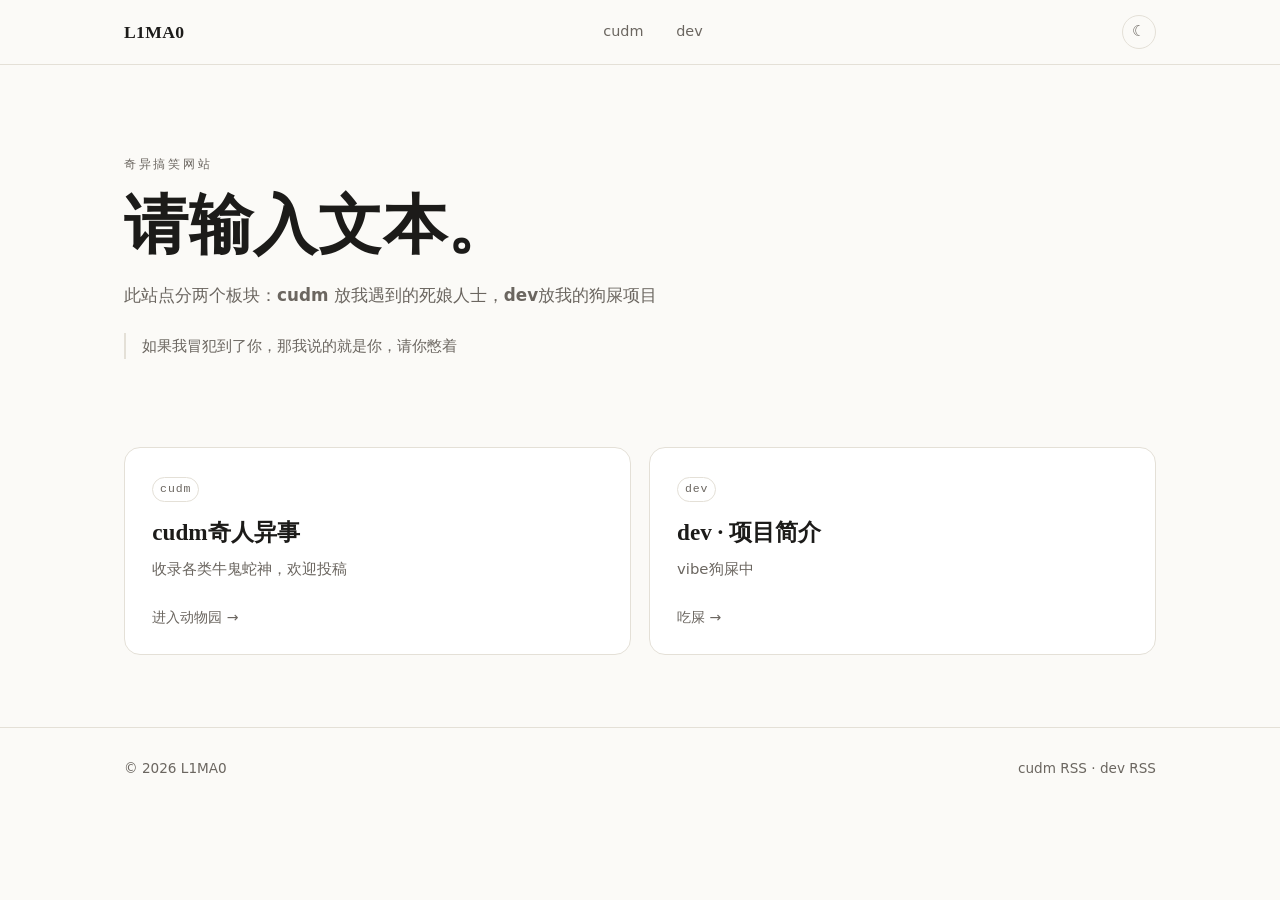
==== index.html @ 2c362ec8 "发布脚本支持弹窗输入说明；桌面加「推送」快捷方式" ====
<!DOCTYPE html>
<!-- saved from url=(0040)file:///D:/%E7%BD%91%E7%AB%99/index.html -->
<html lang="zh-CN" data-theme="light"><head><meta http-equiv="Content-Type" content="text/html; charset=UTF-8">
  
  <meta name="viewport" content="width=device-width, initial-scale=1">
  <title>L1MA0</title>
  <meta name="description" content="L1MA0 的个人主页：cudm 奇人异事与 dev 项目简介。">
  <meta name="author" content="L1MA0">
  <meta property="og:type" content="website">
  <meta property="og:title" content="L1MA0">
  <meta property="og:description" content="L1MA0 的个人主页：cudm 奇人异事与 dev 项目简介。">
  <link rel="icon" href="file:///D:/%E7%BD%91%E7%AB%99/assets/images/favicon-32.png" sizes="32x32" type="image/png">
  <link rel="icon" href="file:///D:/%E7%BD%91%E7%AB%99/assets/images/favicon-16.png" sizes="16x16" type="image/png">
  <link rel="shortcut icon" href="file:///D:/%E7%BD%91%E7%AB%99/assets/images/favicon.ico">
  <link rel="apple-touch-icon" href="file:///D:/%E7%BD%91%E7%AB%99/assets/images/apple-touch-icon.png">
  <link rel="stylesheet" href="./index_files/style.css">
  <link rel="stylesheet" href="./index_files/home.css">
  <script>
    (function () {
      try {
        var t = localStorage.getItem("theme");
        if (!t) {
          t = window.matchMedia("(prefers-color-scheme: dark)").matches ? "dark" : "light";
        }
        document.documentElement.setAttribute("data-theme", t);
      } catch (e) {}
    })();
  </script>
</head>
<body>

  <header class="site-header">
    <div class="shell header-inner">
      <a class="brand" href="file:///D:/%E7%BD%91%E7%AB%99/">L1MA0</a>
      <nav class="site-nav" aria-label="主导航">
        <ul>
          <li><a href="file:///D:/%E7%BD%91%E7%AB%99/cudm/">cudm</a></li>
          <li><a href="file:///D:/%E7%BD%91%E7%AB%99/dev/">dev</a></li>
        </ul>
      </nav>
      <button class="theme-toggle" type="button" aria-label="切换到深色模式" title="切换到深色模式（快捷键 T）">☾</button>
    </div>
  </header>

  <main class="shell">
    <section class="home-hero">
      <p class="home-eyebrow">奇异搞笑网站</p>
      <h1>请输入文本。</h1>

      <div class="site-counter">
        <img class="site-counter-img" src="./index_files/@L1MA0" alt="访问量" loading="lazy" referrerpolicy="no-referrer" data-fallback="https://hits.sh/politeelm.github.io/index.svg?label=%E6%B5%8F%E8%A7%88&amp;color=b0492b&amp;style=flat" onerror="var f=this.dataset.fallback;if(this.getAttribute('src')!==f){this.setAttribute('src',f)}else{this.parentNode.style.display='none'}">
      </div>
      <p class="home-intro">此站点分两个板块：<strong>cudm</strong> 放我遇到的死娘人士，<strong>dev</strong>放我的狗屎项目</p>
      <p class="home-note">如果我冒犯到了你，那我说的就是你，请你憋着</p>
    </section>

    <section class="boards" aria-label="板块">
      <a class="board" href="file:///D:/%E7%BD%91%E7%AB%99/cudm/">
        <span class="board-tag">cudm</span>
        <h2>cudm奇人异事</h2>
        <p>收录各类牛鬼蛇神，欢迎投稿</p>
        <span class="board-more">进入动物园 →</span>
      </a>

      <a class="board" href="file:///D:/%E7%BD%91%E7%AB%99/dev/">
        <span class="board-tag">dev</span>
        <h2>dev · 项目简介</h2>
        <p>vibe狗屎中</p>
        <span class="board-more">吃屎 →</span>
      </a>
    </section>
  </main>

  <footer class="site-footer">
    <div class="shell footer-inner">
      <span>© <span data-year="">2026</span> L1MA0</span>
      <span><a href="file:///D:/%E7%BD%91%E7%AB%99/cudm/feed.xml">cudm RSS</a> · <a href="file:///D:/%E7%BD%91%E7%AB%99/dev/feed.xml">dev RSS</a></span>
    </div>
  </footer>

  <script src="./index_files/main.js"></script>


</body></html>
---- index_files/style.css ----
/* ==========================================================================
   拾光小筑 —— 站点样式
   配色只改 :root 和 html[data-theme="dark"] 里的变量。
   ========================================================================== */

:root {
  --bg: #fbfaf7;
  --bg-soft: #f2f0ea;
  --card: #ffffff;
  --text: #1c1b19;
  --text-soft: #6b6660;
  --line: #e4e0d7;
  --accent: #b0492b;
  --accent-soft: #f0e2da;
  --shadow: 0 10px 30px rgba(28, 27, 25, 0.07);

  --radius: 16px;
  --shell: 68rem;
  --reading: 44rem;

  --font-sans: system-ui, -apple-system, "Segoe UI", "PingFang SC",
    "Hiragino Sans GB", "Microsoft YaHei", "Source Han Sans SC", sans-serif;
  --font-serif: Georgia, "Songti SC", "Noto Serif SC", "SimSun", serif;
  --font-mono: ui-monospace, SFMono-Regular, Consolas, "Liberation Mono",
    Menlo, monospace;
}

html[data-theme="dark"] {
  --bg: #131318;
  --bg-soft: #1c1c23;
  --card: #1a1a21;
  --text: #e9e6e1;
  --text-soft: #9a948c;
  --line: #2b2b34;
  --accent: #f0895f;
  --accent-soft: #33231d;
  --shadow: 0 10px 30px rgba(0, 0, 0, 0.35);
}

/* ============================ 基础 ============================ */

*,
*::before,
*::after {
  box-sizing: border-box;
}

html {
  -webkit-text-size-adjust: 100%;
  scroll-behavior: smooth;
}

body {
  margin: 0;
  background: var(--bg);
  color: var(--text);
  font-family: var(--font-sans);
  font-size: 17px;
  line-height: 1.75;
  -webkit-font-smoothing: antialiased;
  text-rendering: optimizeLegibility;
  transition: background-color 0.25s ease, color 0.25s ease;
}

img {
  max-width: 100%;
  height: auto;
  display: block;
}

a {
  color: inherit;
  text-decoration: none;
}

button {
  font: inherit;
}

::selection {
  background: var(--accent-soft);
  color: var(--text);
}

:focus-visible {
  outline: 2px solid var(--accent);
  outline-offset: 3px;
  border-radius: 4px;
}

.shell {
  width: 100%;
  max-width: var(--shell);
  margin: 0 auto;
  padding: 0 1.75rem;
}

/* 阅读进度条（页面最顶端那条细线） */
.progress {
  position: fixed;
  top: 0;
  left: 0;
  z-index: 60;
  width: 0;
  height: 2px;
  background: var(--accent);
  transition: width 0.08s linear;
}

/* ============================ 页头 ============================ */

.site-header {
  position: sticky;
  top: 0;
  z-index: 40;
  background: var(--bg);
  border-bottom: 1px solid var(--line);
}

.header-inner {
  display: flex;
  align-items: center;
  justify-content: space-between;
  gap: 1.5rem;
  min-height: 4rem;
}

.brand {
  font-family: var(--font-serif);
  font-size: 1.1rem;
  font-weight: 600;
  letter-spacing: 0.02em;
  white-space: nowrap;
}

.site-nav ul {
  display: flex;
  gap: 0.35rem;
  margin: 0;
  padding: 0;
  list-style: none;
}

.site-nav a {
  display: inline-block;
  padding: 0.35rem 0.85rem;
  font-size: 0.9rem;
  color: var(--text-soft);
  border-radius: 999px;
  transition: background-color 0.15s ease, color 0.15s ease;
}

.site-nav a:hover {
  color: var(--text);
  background: var(--bg-soft);
}

.site-nav a[aria-current="page"] {
  color: var(--text);
  background: var(--bg-soft);
}

.theme-toggle {
  width: 2.15rem;
  height: 2.15rem;
  display: grid;
  place-items: center;
  flex: none;
  font-size: 0.95rem;
  line-height: 1;
  color: var(--text-soft);
  background: transparent;
  border: 1px solid var(--line);
  border-radius: 999px;
  cursor: pointer;
  transition: background-color 0.15s ease, color 0.15s ease;
}

.theme-toggle:hover {
  background: var(--bg-soft);
  color: var(--text);
}

/* ============================ 首页 hero ============================ */

.hero {
  padding: clamp(2.5rem, 7vw, 4.5rem) 0 clamp(1.5rem, 4vw, 2.5rem);
}

.hero h1 {
  margin: 0 0 1rem;
  font-family: var(--font-serif);
  font-size: clamp(2rem, 5.5vw, 2.9rem);
  font-weight: 600;
  line-height: 1.28;
  letter-spacing: 0.01em;
}

.hero p {
  max-width: 36rem;
  margin: 0 0 1.5rem;
  font-size: 1.02rem;
  color: var(--text-soft);
}

.hero-links {
  display: flex;
  flex-wrap: wrap;
  gap: 0.6rem;
}

.hero-links a {
  padding: 0.35rem 0.9rem;
  font-size: 0.85rem;
  color: var(--text-soft);
  border: 1px solid var(--line);
  border-radius: 999px;
  transition: color 0.15s ease, border-color 0.15s ease, background-color 0.15s ease;
}

.hero-links a:hover {
  color: var(--accent);
  border-color: var(--accent);
}

/* ============================ 工具栏 ============================ */

.toolbar {
  display: flex;
  align-items: center;
  gap: 0.75rem;
  margin-bottom: 1rem;
}

.search {
  display: flex;
  align-items: center;
  flex: 1;
  gap: 0.5rem;
  padding: 0 1rem;
  height: 2.75rem;
  background: var(--card);
  border: 1px solid var(--line);
  border-radius: 999px;
  transition: border-color 0.15s ease, box-shadow 0.15s ease;
}

.search:focus-within {
  border-color: var(--accent);
  box-shadow: 0 0 0 3px var(--accent-soft);
}

.search-icon {
  font-size: 1.15rem;
  line-height: 1;
  color: var(--text-soft);
}

.search input {
  flex: 1;
  min-width: 0;
  padding: 0;
  font: inherit;
  font-size: 0.95rem;
  color: var(--text);
  background: none;
  border: 0;
  outline: none;
}

.search input::placeholder {
  color: var(--text-soft);
  opacity: 0.8;
}

.search input::-webkit-search-cancel-button {
  cursor: pointer;
}

.sort-btn {
  flex: none;
  height: 2.75rem;
  padding: 0 1.1rem;
  font-size: 0.85rem;
  color: var(--text-soft);
  white-space: nowrap;
  background: transparent;
  border: 1px solid var(--line);
  border-radius: 999px;
  cursor: pointer;
  transition: color 0.15s ease, border-color 0.15s ease, background-color 0.15s ease;
}

.sort-btn:hover {
  color: var(--text);
  background: var(--bg-soft);
  border-color: var(--text-soft);
}

/* ============================ 标签筛选 ============================ */

.chips {
  display: flex;
  flex-wrap: wrap;
  gap: 0.5rem;
  margin-bottom: 1.4rem;
}

.chip {
  display: inline-flex;
  align-items: center;
  gap: 0.35rem;
  padding: 0.3rem 0.85rem;
  font-size: 0.85rem;
  color: var(--text-soft);
  background: transparent;
  border: 1px solid var(--line);
  border-radius: 999px;
  transition: color 0.15s ease, border-color 0.15s ease, background-color 0.15s ease;
}

.chip:hover {
  color: var(--accent);
  border-color: var(--accent);
}

.chip.is-active {
  color: #fff;
  background: var(--accent);
  border-color: var(--accent);
}

html[data-theme="dark"] .chip.is-active {
  color: #1a1a21;
}

.chip-count {
  font-size: 0.72rem;
  opacity: 0.65;
}

/* ============================ 结果区 ============================ */

.result-meta {
  display: flex;
  flex-wrap: wrap;
  align-items: center;
  margin: 0 0 1.1rem;
  font-size: 0.85rem;
  color: var(--text-soft);
}

.result-meta > span + span::before {
  content: "·";
  margin: 0 0.5rem;
  opacity: 0.55;
}


.view-count {
  display: inline-flex;
  align-items: center;
  line-height: 1;
}

.view-count img {
  height: 1.05rem;
  width: auto;
  border-radius: 3px;
  opacity: 0.9;
}

/* 板块页返回主页的品牌链接 */
.brand-back {
  font-size: 1rem;
  letter-spacing: 0;
}

@media (max-width: 480px) {
  .brand-back {
    font-size: 0.92rem;
  }
}

.cards {
  display: grid;
  grid-template-columns: repeat(auto-fill, minmax(23rem, 1fr));
  gap: 1.1rem;
}

.card {
  display: flex;
  flex-direction: column;
  padding: 1.4rem 1.5rem;
  background: var(--card);
  border: 1px solid var(--line);
  border-radius: var(--radius);
  transition: transform 0.18s ease, box-shadow 0.18s ease, border-color 0.18s ease;
}

.card:hover {
  transform: translateY(-3px);
  border-color: var(--accent);
  box-shadow: var(--shadow);
}

.card-top {
  display: flex;
  align-items: baseline;
  justify-content: space-between;
  gap: 1rem;
  font-size: 0.78rem;
  color: var(--text-soft);
}

.card-top time {
  font-family: var(--font-mono);
  letter-spacing: 0.01em;
}

.card-title {
  margin: 0.55rem 0 0.5rem;
  font-family: var(--font-serif);
  font-size: 1.2rem;
  font-weight: 600;
  line-height: 1.45;
  transition: color 0.15s ease;
}

.card:hover .card-title {
  color: var(--accent);
}

.card-summary {
  margin: 0;
  font-size: 0.92rem;
  line-height: 1.68;
  color: var(--text-soft);
  display: -webkit-box;
  -webkit-line-clamp: 3;
  -webkit-box-orient: vertical;
  overflow: hidden;
}

.card-foot {
  display: flex;
  align-items: center;
  justify-content: space-between;
  gap: 1rem;
  margin-top: auto;
  padding-top: 1.1rem;
}

.card-tags {
  display: flex;
  flex-wrap: wrap;
  gap: 0.35rem;
}

.tag {
  padding: 0.08em 0.6em;
  font-size: 0.72rem;
  letter-spacing: 0.03em;
  color: var(--text-soft);
  border: 1px solid var(--line);
  border-radius: 999px;
}

.card-more {
  flex: none;
  font-size: 0.82rem;
  color: var(--text-soft);
  transition: color 0.15s ease, transform 0.15s ease;
}

.card:hover .card-more {
  color: var(--accent);
  transform: translateX(2px);
}

/* ============================ 分页 ============================ */

.pager {
  display: flex;
  flex-wrap: wrap;
  align-items: center;
  justify-content: center;
  gap: 0.4rem;
  margin-top: 2.4rem;
}

.pg {
  display: inline-flex;
  align-items: center;
  justify-content: center;
  min-width: 2.4rem;
  height: 2.4rem;
  padding: 0 0.85rem;
  font-size: 0.88rem;
  color: var(--text-soft);
  background: var(--card);
  border: 1px solid var(--line);
  border-radius: 10px;
  transition: color 0.15s ease, border-color 0.15s ease, background-color 0.15s ease;
}

.pg:hover {
  color: var(--accent);
  border-color: var(--accent);
}

.pg.is-current {
  color: #fff;
  background: var(--accent);
  border-color: var(--accent);
}

html[data-theme="dark"] .pg.is-current {
  color: #1a1a21;
}

.pg.is-disabled {
  color: var(--text-soft);
  background: transparent;
  border-style: dashed;
  opacity: 0.45;
  cursor: default;
}

.pg-gap {
  border: 0;
  background: none;
}

/* ============================ 空状态 / 404 ============================ */

.empty {
  padding: 3.5rem 1rem;
  text-align: center;
  color: var(--text-soft);
  border: 1px dashed var(--line);
  border-radius: var(--radius);
}

.empty p {
  margin: 0 0 1.2rem;
}

.empty-title {
  font-family: var(--font-serif);
  font-size: 1.15rem;
  color: var(--text);
}

.empty-hint {
  font-size: 0.9rem;
  margin-top: -0.6rem !important;
}

.btn {
  display: inline-block;
  padding: 0.55rem 1.2rem;
  font-size: 0.9rem;
  color: var(--text);
  background: var(--bg-soft);
  border: 1px solid var(--line);
  border-radius: 999px;
  transition: color 0.15s ease, border-color 0.15s ease;
}

.btn:hover {
  color: var(--accent);
  border-color: var(--accent);
}

.not-found {
  padding: clamp(3rem, 12vw, 6rem) 0;
  text-align: center;
}

.not-found .code {
  display: block;
  margin-bottom: 0.75rem;
  font-family: var(--font-serif);
  font-size: clamp(3.5rem, 16vw, 6rem);
  line-height: 1;
  color: var(--accent);
  opacity: 0.85;
}

/* ============================ 文章页 ============================ */

.post {
  max-width: var(--reading);
  margin: 0 auto;
  padding: clamp(2rem, 5vw, 3.5rem) 0 0;
}

.back {
  display: inline-block;
  margin-bottom: 1.6rem;
  font-size: 0.87rem;
  color: var(--text-soft);
  transition: color 0.15s ease;
}

.back:hover {
  color: var(--accent);
}

.post-header {
  margin-bottom: 2.4rem;
  padding-bottom: 1.8rem;
  border-bottom: 1px solid var(--line);
}

.post-meta {
  display: flex;
  flex-wrap: wrap;
  align-items: center;
  gap: 0.6rem;
  font-size: 0.84rem;
  color: var(--text-soft);
}

.post-meta > * + *::before {
  content: "·";
  margin-right: 0.5rem;
  opacity: 0.55;
}

.post-title {
  margin: 0.75rem 0 1rem;
  font-family: var(--font-serif);
  font-size: clamp(1.75rem, 5vw, 2.4rem);
  font-weight: 600;
  line-height: 1.32;
}

.post-lead {
  margin: 0;
  font-size: 1.02rem;
  line-height: 1.75;
  color: var(--text-soft);
}

.chips-post {
  margin: 1.3rem 0 0;
}

.post-foot {
  display: flex;
  justify-content: space-between;
  gap: 1.25rem;
  margin-top: 3.2rem;
  padding-top: 1.6rem;
  border-top: 1px solid var(--line);
}

.foot-link {
  display: flex;
  flex-direction: column;
  gap: 0.2rem;
  max-width: 46%;
  font-size: 0.92rem;
  color: var(--text);
  transition: color 0.15s ease;
}

.foot-link span {
  font-size: 0.76rem;
  color: var(--text-soft);
}

.foot-link:hover {
  color: var(--accent);
}

.foot-link.is-right {
  margin-left: auto;
  text-align: right;
  align-items: flex-end;
}

/* ============================ 正文排版 ============================ */

.prose {
  font-size: 1.02rem;
  line-height: 1.95;
}

.prose p {
  margin: 0 0 1.4em;
}

.prose h2 {
  margin: 2.5em 0 0.85em;
  font-family: var(--font-serif);
  font-size: 1.4rem;
  font-weight: 600;
  line-height: 1.45;
}

.prose h3 {
  margin: 2em 0 0.7em;
  font-size: 1.1rem;
  font-weight: 600;
  line-height: 1.5;
}

.prose a {
  color: var(--accent);
  text-decoration: underline;
  text-decoration-thickness: 1px;
  text-underline-offset: 3px;
}

.prose ul,
.prose ol {
  margin: 0 0 1.4em;
  padding-left: 1.35em;
}

.prose li {
  margin: 0.4em 0;
}

.prose blockquote {
  margin: 1.9em 0;
  padding: 0.9em 1.2em;
  background: var(--bg-soft);
  border-left: 2px solid var(--accent);
  border-radius: 0 10px 10px 0;
  color: var(--text-soft);
}

.prose blockquote p:last-child {
  margin-bottom: 0;
}

.prose code {
  padding: 0.15em 0.4em;
  font-family: var(--font-mono);
  font-size: 0.88em;
  background: var(--bg-soft);
  border-radius: 4px;
}

.prose pre {
  margin: 1.7em 0;
  padding: 1rem 1.15rem;
  overflow-x: auto;
  font-size: 0.86rem;
  line-height: 1.65;
  background: var(--bg-soft);
  border: 1px solid var(--line);
  border-radius: 10px;
}

.prose pre code {
  padding: 0;
  font-size: inherit;
  background: none;
}

.prose hr {
  margin: 2.8em 0;
  border: 0;
  border-top: 1px solid var(--line);
}

.prose img {
  margin: 1.6em auto;
  border-radius: 10px;
  max-height: 72vh;
  object-fit: contain;
  cursor: zoom-in;
}

.prose figure {
  margin: 2em 0;
}

.prose figure img {
  margin: 0 auto;
}

.prose figcaption {
  margin-top: 0.7em;
  font-size: 0.84rem;
  line-height: 1.6;
  text-align: center;
  color: var(--text-soft);
}

/* ============================ 图片放大（灯箱） ============================ */

.lightbox {
  position: fixed;
  inset: 0;
  z-index: 100;
  display: flex;
  align-items: center;
  justify-content: center;
  padding: 4vw;
  background: rgba(10, 10, 12, 0.9);
  opacity: 0;
  pointer-events: none;
  transition: opacity 0.2s ease;
}

.lightbox.is-open {
  opacity: 1;
  pointer-events: auto;
}

.lightbox img {
  max-width: 100%;
  max-height: 100%;
  border-radius: 6px;
  box-shadow: 0 24px 60px rgba(0, 0, 0, 0.55);
  cursor: zoom-out;
}

.lightbox-close {
  position: absolute;
  top: 1rem;
  right: 1rem;
  width: 2.6rem;
  height: 2.6rem;
  display: grid;
  place-items: center;
  padding: 0;
  font-size: 1.5rem;
  line-height: 1;
  color: #fff;
  background: rgba(255, 255, 255, 0.08);
  border: 1px solid rgba(255, 255, 255, 0.3);
  border-radius: 999px;
  cursor: pointer;
  transition: background-color 0.15s ease;
}

.lightbox-close:hover {
  background: rgba(255, 255, 255, 0.2);
}

.prose table {
  width: 100%;
  margin: 1.6em 0;
  border-collapse: collapse;
  font-size: 0.92rem;
}

.prose .mail-row {
  margin: 1.2em 0 1.6em;
}

.prose .btn {
  text-decoration: none;
  font-family: var(--font-mono);
  font-size: 0.88rem;
  letter-spacing: 0.01em;
}

.prose th,
.prose td {
  padding: 0.6em 0.8em;
  text-align: left;
  border-bottom: 1px solid var(--line);
}

/* ============================ 标签页 / 关于页 ============================ */

.page {
  max-width: var(--reading);
  margin: 0 auto;
  padding: clamp(2rem, 6vw, 3.5rem) 0 0;
}

.page-title {
  margin: 0 0 0.7rem;
  font-family: var(--font-serif);
  font-size: clamp(1.8rem, 5vw, 2.3rem);
  font-weight: 600;
  line-height: 1.3;
}

.page-sub {
  margin: 0 0 2rem;
  color: var(--text-soft);
}

.tag-cloud {
  display: flex;
  flex-wrap: wrap;
  gap: 0.65rem;
}

.tag-pill {
  display: inline-flex;
  align-items: center;
  gap: 0.5rem;
  padding: 0.5rem 1rem;
  font-size: 0.92rem;
  color: var(--text);
  background: var(--card);
  border: 1px solid var(--line);
  border-radius: 999px;
  transition: color 0.15s ease, border-color 0.15s ease, transform 0.15s ease;
}

.tag-pill:hover {
  color: var(--accent);
  border-color: var(--accent);
  transform: translateY(-2px);
}

.tag-pill-count {
  padding: 0 0.45rem;
  font-size: 0.74rem;
  color: var(--text-soft);
  background: var(--bg-soft);
  border-radius: 999px;
}

/* ============================ 回到顶部 ============================ */

.to-top {
  position: fixed;
  right: 1.5rem;
  bottom: 1.5rem;
  z-index: 30;
  width: 2.6rem;
  height: 2.6rem;
  display: grid;
  place-items: center;
  font-size: 1rem;
  color: var(--text-soft);
  background: var(--card);
  border: 1px solid var(--line);
  border-radius: 999px;
  cursor: pointer;
  opacity: 0;
  pointer-events: none;
  transform: translateY(8px);
  transition: opacity 0.2s ease, transform 0.2s ease, color 0.15s ease,
    border-color 0.15s ease;
}

.to-top.is-visible {
  opacity: 1;
  pointer-events: auto;
  transform: translateY(0);
}

.to-top:hover {
  color: var(--accent);
  border-color: var(--accent);
}

/* ============================ 页脚 ============================ */

.site-footer {
  margin-top: clamp(3rem, 7vw, 4.5rem);
  padding: 1.8rem 0 2.6rem;
  font-size: 0.85rem;
  color: var(--text-soft);
  border-top: 1px solid var(--line);
}

.footer-inner {
  display: flex;
  flex-wrap: wrap;
  justify-content: space-between;
  gap: 0.8rem;
}

.footer-inner a {
  transition: color 0.15s ease;
}

.footer-inner a:hover {
  color: var(--accent);
}

/* ============================ 视图切换动画 ============================ */

#app > * {
  animation: view-in 0.32s ease both;
}

@keyframes view-in {
  from {
    opacity: 0;
    transform: translateY(6px);
  }
  to {
    opacity: 1;
    transform: none;
  }
}

/* ============================ 响应式 ============================ */

@media (max-width: 720px) {
  body {
    font-size: 16px;
  }

  .shell {
    padding: 0 1.15rem;
  }

  .header-inner {
    gap: 0.75rem;
  }

  .brand {
    font-size: 1rem;
  }

  .site-nav ul {
    gap: 0.1rem;
  }

  .site-nav a {
    padding: 0.35rem 0.6rem;
    font-size: 0.85rem;
  }

  .toolbar {
    flex-wrap: wrap;
  }

  .search {
    flex-basis: 100%;
  }

  .sort-btn {
    height: 2.4rem;
  }

  .cards {
    grid-template-columns: 1fr;
  }

  .card {
    padding: 1.2rem 1.25rem;
  }

  .pg.pg-arrow {
    padding: 0 0.7rem;
    font-size: 0.82rem;
  }

  .post-foot {
    flex-direction: column;
    gap: 0.9rem;
  }

  .foot-link,
  .foot-link.is-right {
    max-width: 100%;
    text-align: left;
    align-items: flex-start;
    margin-left: 0;
  }
}

@media (prefers-reduced-motion: reduce) {
  html {
    scroll-behavior: auto;
  }

  *,
  *::before,
  *::after {
    animation-duration: 0.001ms !important;
    transition-duration: 0.001ms !important;
  }
}

/* ============================ 访问量徽章 ============================ */

.site-counter {
  display: flex;
  justify-content: center;
  align-items: center;
  margin: 0.2rem 0 1.6rem;
}

.site-counter-img {
  height: clamp(2.4rem, 5vw, 3rem);
  width: auto;
  border-radius: 5px;
  opacity: 0.95;
}

@media (max-width: 560px) {
  .site-counter-img {
    height: 2.2rem;
  }
}
---- index_files/home.css ----
/* 主页专用样式（复用 style.css 的配色变量和页头页脚） */

.home-hero {
  padding: clamp(3rem, 9vw, 5.5rem) 0 clamp(1.5rem, 4vw, 2.5rem);
}

.home-eyebrow {
  margin: 0 0 0.9rem;
  font-size: 0.78rem;
  letter-spacing: 0.22em;
  text-transform: uppercase;
  color: var(--text-soft);
}

.home-hero h1 {
  margin: 0 0 1.1rem;
  font-family: var(--font-serif);
  font-size: clamp(2.6rem, 8vw, 4rem);
  font-weight: 600;
  line-height: 1.15;
  letter-spacing: 0.01em;
}

.home-intro {
  max-width: 34rem;
  margin: 0 0 1.4rem;
  font-size: 1.05rem;
  line-height: 1.8;
  color: var(--text-soft);
}

.home-note {
  max-width: 34rem;
  margin: 0;
  padding-left: 1rem;
  font-size: 0.92rem;
  color: var(--text-soft);
  border-left: 2px solid var(--line);
}

/* ---------------------------- 板块入口 ---------------------------- */

.boards {
  display: grid;
  grid-template-columns: repeat(auto-fit, minmax(19rem, 1fr));
  gap: 1.1rem;
  margin: clamp(2rem, 5vw, 3rem) 0 clamp(2rem, 5vw, 3rem);
}

.board {
  position: relative;
  display: flex;
  flex-direction: column;
  padding: 1.8rem 1.7rem 1.5rem;
  background: var(--card);
  border: 1px solid var(--line);
  border-radius: var(--radius);
  transition: transform 0.18s ease, box-shadow 0.18s ease, border-color 0.18s ease;
}

.board:hover {
  transform: translateY(-3px);
  border-color: var(--accent);
  box-shadow: var(--shadow);
}

.board-tag {
  align-self: flex-start;
  margin-bottom: 0.9rem;
  padding: 0.15em 0.6em;
  font-family: var(--font-mono);
  font-size: 0.72rem;
  letter-spacing: 0.08em;
  color: var(--text-soft);
  border: 1px solid var(--line);
  border-radius: 999px;
}

.board h2 {
  margin: 0 0 0.6rem;
  font-family: var(--font-serif);
  font-size: 1.45rem;
  font-weight: 600;
  line-height: 1.35;
  transition: color 0.15s ease;
}

.board:hover h2 {
  color: var(--accent);
}

.board p {
  margin: 0 0 1.4rem;
  font-size: 0.93rem;
  line-height: 1.7;
  color: var(--text-soft);
}

.board-more {
  margin-top: auto;
  font-size: 0.88rem;
  color: var(--text-soft);
  transition: color 0.15s ease, transform 0.15s ease;
}

.board:hover .board-more {
  color: var(--accent);
  transform: translateX(2px);
}

@media (max-width: 560px) {
  .board {
    padding: 1.5rem 1.3rem 1.3rem;
  }
}
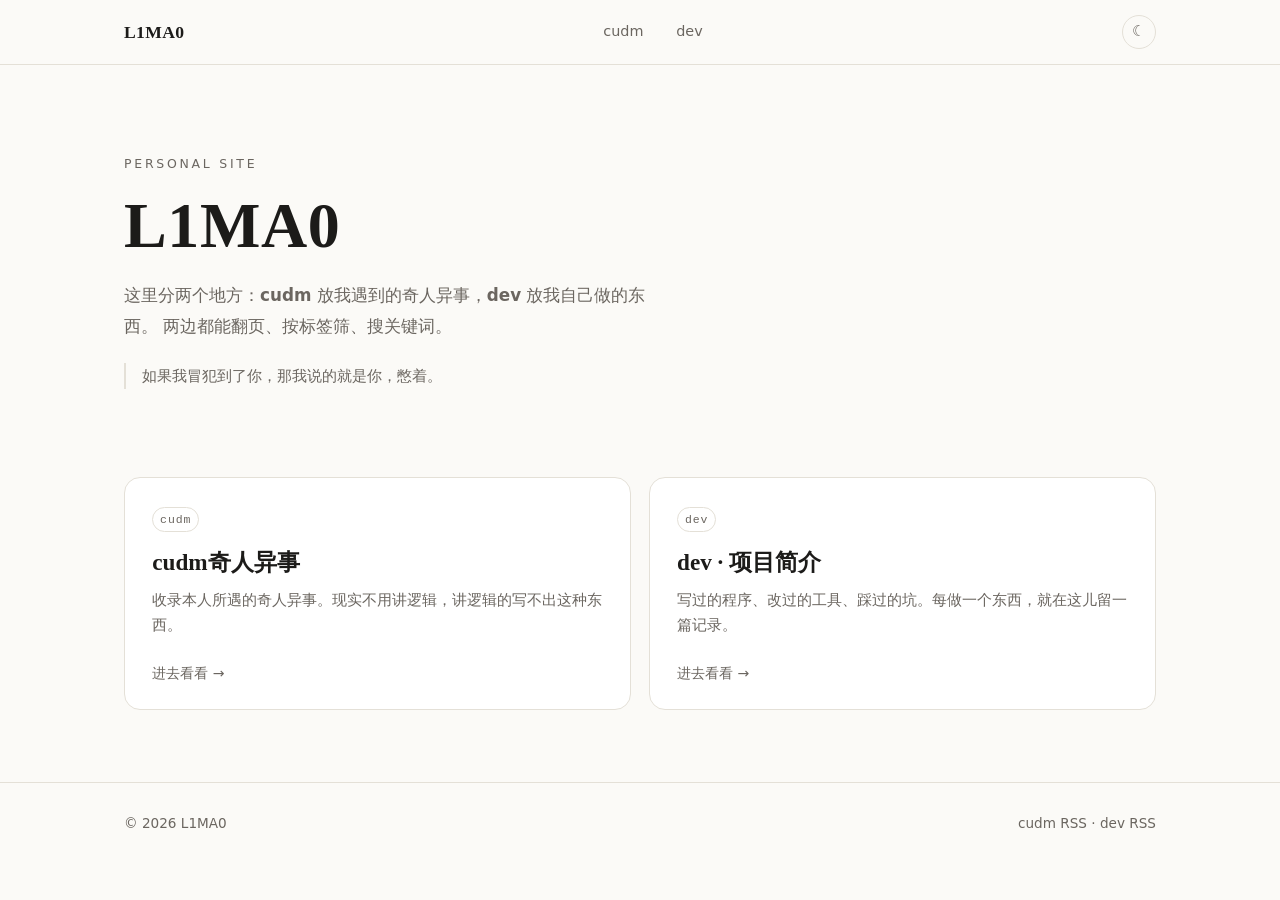
==== commit cd527f21: "修复主页被浏览器另存污染：恢复相对路径，板块链接指向 index.html" ====
--- a/index.html
+++ b/index.html
@@ -1,7 +1,7 @@
 <!DOCTYPE html>
-<!-- saved from url=(0040)file:///D:/%E7%BD%91%E7%AB%99/index.html -->
-<html lang="zh-CN" data-theme="light"><head><meta http-equiv="Content-Type" content="text/html; charset=UTF-8">
-  
+<html lang="zh-CN" data-theme="light">
+<head>
+  <meta charset="utf-8">
   <meta name="viewport" content="width=device-width, initial-scale=1">
   <title>L1MA0</title>
   <meta name="description" content="L1MA0 的个人主页：cudm 奇人异事与 dev 项目简介。">
@@ -9,12 +9,12 @@
   <meta property="og:type" content="website">
   <meta property="og:title" content="L1MA0">
   <meta property="og:description" content="L1MA0 的个人主页：cudm 奇人异事与 dev 项目简介。">
-  <link rel="icon" href="file:///D:/%E7%BD%91%E7%AB%99/assets/images/favicon-32.png" sizes="32x32" type="image/png">
-  <link rel="icon" href="file:///D:/%E7%BD%91%E7%AB%99/assets/images/favicon-16.png" sizes="16x16" type="image/png">
-  <link rel="shortcut icon" href="file:///D:/%E7%BD%91%E7%AB%99/assets/images/favicon.ico">
-  <link rel="apple-touch-icon" href="file:///D:/%E7%BD%91%E7%AB%99/assets/images/apple-touch-icon.png">
-  <link rel="stylesheet" href="./index_files/style.css">
-  <link rel="stylesheet" href="./index_files/home.css">
+  <link rel="icon" href="assets/images/favicon-32.png" sizes="32x32" type="image/png">
+  <link rel="icon" href="assets/images/favicon-16.png" sizes="16x16" type="image/png">
+  <link rel="shortcut icon" href="assets/images/favicon.ico">
+  <link rel="apple-touch-icon" href="assets/images/apple-touch-icon.png">
+  <link rel="stylesheet" href="assets/css/style.css?v=24">
+  <link rel="stylesheet" href="assets/css/home.css?v=24">
   <script>
     (function () {
       try {
@@ -31,54 +31,58 @@
 
   <header class="site-header">
     <div class="shell header-inner">
-      <a class="brand" href="file:///D:/%E7%BD%91%E7%AB%99/">L1MA0</a>
+      <a class="brand" href="index.html">L1MA0</a>
       <nav class="site-nav" aria-label="主导航">
         <ul>
-          <li><a href="file:///D:/%E7%BD%91%E7%AB%99/cudm/">cudm</a></li>
-          <li><a href="file:///D:/%E7%BD%91%E7%AB%99/dev/">dev</a></li>
+          <li><a href="cudm/index.html">cudm</a></li>
+          <li><a href="dev/index.html">dev</a></li>
         </ul>
       </nav>
-      <button class="theme-toggle" type="button" aria-label="切换到深色模式" title="切换到深色模式（快捷键 T）">☾</button>
+      <button class="theme-toggle" type="button" aria-label="切换主题">☾</button>
     </div>
   </header>
 
   <main class="shell">
     <section class="home-hero">
-      <p class="home-eyebrow">奇异搞笑网站</p>
-      <h1>请输入文本。</h1>
+      <p class="home-eyebrow">Personal Site</p>
+      <h1>L1MA0</h1>
 
       <div class="site-counter">
-        <img class="site-counter-img" src="./index_files/@L1MA0" alt="访问量" loading="lazy" referrerpolicy="no-referrer" data-fallback="https://hits.sh/politeelm.github.io/index.svg?label=%E6%B5%8F%E8%A7%88&amp;color=b0492b&amp;style=flat" onerror="var f=this.dataset.fallback;if(this.getAttribute('src')!==f){this.setAttribute('src',f)}else{this.parentNode.style.display='none'}">
+        <img class="site-counter-img" src="https://count.getloli.com/@L1MA0?theme=booru-lewd&padding=7&offset=1&align=top&scale=1&pixelated=1&darkmode=auto" alt="访问量" loading="lazy" referrerpolicy="no-referrer" data-fallback="https://hits.sh/politeelm.github.io/index.svg?label=%E6%B5%8F%E8%A7%88&color=b0492b&style=flat"
+             onerror="var f=this.dataset.fallback;if(this.getAttribute('src')!==f){this.setAttribute('src',f)}else{this.parentNode.style.display='none'}">
       </div>
-      <p class="home-intro">此站点分两个板块：<strong>cudm</strong> 放我遇到的死娘人士，<strong>dev</strong>放我的狗屎项目</p>
-      <p class="home-note">如果我冒犯到了你，那我说的就是你，请你憋着</p>
+
+      <p class="home-intro">
+        这里分两个地方：<strong>cudm</strong> 放我遇到的奇人异事，<strong>dev</strong> 放我自己做的东西。
+        两边都能翻页、按标签筛、搜关键词。
+      </p>
+      <p class="home-note">如果我冒犯到了你，那我说的就是你，憋着。</p>
     </section>
 
     <section class="boards" aria-label="板块">
-      <a class="board" href="file:///D:/%E7%BD%91%E7%AB%99/cudm/">
+      <a class="board" href="cudm/index.html">
         <span class="board-tag">cudm</span>
         <h2>cudm奇人异事</h2>
-        <p>收录各类牛鬼蛇神，欢迎投稿</p>
-        <span class="board-more">进入动物园 →</span>
+        <p>收录本人所遇的奇人异事。现实不用讲逻辑，讲逻辑的写不出这种东西。</p>
+        <span class="board-more">进去看看 →</span>
       </a>
 
-      <a class="board" href="file:///D:/%E7%BD%91%E7%AB%99/dev/">
+      <a class="board" href="dev/index.html">
         <span class="board-tag">dev</span>
         <h2>dev · 项目简介</h2>
-        <p>vibe狗屎中</p>
-        <span class="board-more">吃屎 →</span>
+        <p>写过的程序、改过的工具、踩过的坑。每做一个东西，就在这儿留一篇记录。</p>
+        <span class="board-more">进去看看 →</span>
       </a>
     </section>
   </main>
 
   <footer class="site-footer">
     <div class="shell footer-inner">
-      <span>© <span data-year="">2026</span> L1MA0</span>
-      <span><a href="file:///D:/%E7%BD%91%E7%AB%99/cudm/feed.xml">cudm RSS</a> · <a href="file:///D:/%E7%BD%91%E7%AB%99/dev/feed.xml">dev RSS</a></span>
+      <span>© <span data-year>2026</span> L1MA0</span>
+      <span><a href="cudm/feed.xml">cudm RSS</a> · <a href="dev/feed.xml">dev RSS</a></span>
     </div>
   </footer>
 
-  <script src="./index_files/main.js"></script>
-
-
-</body></html>+  <script src="assets/js/main.js"></script>
+</body>
+</html>
--- a/assets/css/style.css
+++ b/assets/css/style.css
@@ -0,0 +1,1104 @@
+/* ==========================================================================
+   拾光小筑 —— 站点样式
+   配色只改 :root 和 html[data-theme="dark"] 里的变量。
+   ========================================================================== */
+
+:root {
+  --bg: #fbfaf7;
+  --bg-soft: #f2f0ea;
+  --card: #ffffff;
+  --text: #1c1b19;
+  --text-soft: #6b6660;
+  --line: #e4e0d7;
+  --accent: #b0492b;
+  --accent-soft: #f0e2da;
+  --shadow: 0 10px 30px rgba(28, 27, 25, 0.07);
+
+  --radius: 16px;
+  --shell: 68rem;
+  --reading: 44rem;
+
+  --font-sans: system-ui, -apple-system, "Segoe UI", "PingFang SC",
+    "Hiragino Sans GB", "Microsoft YaHei", "Source Han Sans SC", sans-serif;
+  --font-serif: Georgia, "Songti SC", "Noto Serif SC", "SimSun", serif;
+  --font-mono: ui-monospace, SFMono-Regular, Consolas, "Liberation Mono",
+    Menlo, monospace;
+}
+
+html[data-theme="dark"] {
+  --bg: #131318;
+  --bg-soft: #1c1c23;
+  --card: #1a1a21;
+  --text: #e9e6e1;
+  --text-soft: #9a948c;
+  --line: #2b2b34;
+  --accent: #f0895f;
+  --accent-soft: #33231d;
+  --shadow: 0 10px 30px rgba(0, 0, 0, 0.35);
+}
+
+/* ============================ 基础 ============================ */
+
+*,
+*::before,
+*::after {
+  box-sizing: border-box;
+}
+
+html {
+  -webkit-text-size-adjust: 100%;
+  scroll-behavior: smooth;
+}
+
+body {
+  margin: 0;
+  background: var(--bg);
+  color: var(--text);
+  font-family: var(--font-sans);
+  font-size: 17px;
+  line-height: 1.75;
+  -webkit-font-smoothing: antialiased;
+  text-rendering: optimizeLegibility;
+  transition: background-color 0.25s ease, color 0.25s ease;
+}
+
+img {
+  max-width: 100%;
+  height: auto;
+  display: block;
+}
+
+a {
+  color: inherit;
+  text-decoration: none;
+}
+
+button {
+  font: inherit;
+}
+
+::selection {
+  background: var(--accent-soft);
+  color: var(--text);
+}
+
+:focus-visible {
+  outline: 2px solid var(--accent);
+  outline-offset: 3px;
+  border-radius: 4px;
+}
+
+.shell {
+  width: 100%;
+  max-width: var(--shell);
+  margin: 0 auto;
+  padding: 0 1.75rem;
+}
+
+/* 阅读进度条（页面最顶端那条细线） */
+.progress {
+  position: fixed;
+  top: 0;
+  left: 0;
+  z-index: 60;
+  width: 0;
+  height: 2px;
+  background: var(--accent);
+  transition: width 0.08s linear;
+}
+
+/* ============================ 页头 ============================ */
+
+.site-header {
+  position: sticky;
+  top: 0;
+  z-index: 40;
+  background: var(--bg);
+  border-bottom: 1px solid var(--line);
+}
+
+.header-inner {
+  display: flex;
+  align-items: center;
+  justify-content: space-between;
+  gap: 1.5rem;
+  min-height: 4rem;
+}
+
+.brand {
+  font-family: var(--font-serif);
+  font-size: 1.1rem;
+  font-weight: 600;
+  letter-spacing: 0.02em;
+  white-space: nowrap;
+}
+
+.site-nav ul {
+  display: flex;
+  gap: 0.35rem;
+  margin: 0;
+  padding: 0;
+  list-style: none;
+}
+
+.site-nav a {
+  display: inline-block;
+  padding: 0.35rem 0.85rem;
+  font-size: 0.9rem;
+  color: var(--text-soft);
+  border-radius: 999px;
+  transition: background-color 0.15s ease, color 0.15s ease;
+}
+
+.site-nav a:hover {
+  color: var(--text);
+  background: var(--bg-soft);
+}
+
+.site-nav a[aria-current="page"] {
+  color: var(--text);
+  background: var(--bg-soft);
+}
+
+.theme-toggle {
+  width: 2.15rem;
+  height: 2.15rem;
+  display: grid;
+  place-items: center;
+  flex: none;
+  font-size: 0.95rem;
+  line-height: 1;
+  color: var(--text-soft);
+  background: transparent;
+  border: 1px solid var(--line);
+  border-radius: 999px;
+  cursor: pointer;
+  transition: background-color 0.15s ease, color 0.15s ease;
+}
+
+.theme-toggle:hover {
+  background: var(--bg-soft);
+  color: var(--text);
+}
+
+/* ============================ 首页 hero ============================ */
+
+.hero {
+  padding: clamp(2.5rem, 7vw, 4.5rem) 0 clamp(1.5rem, 4vw, 2.5rem);
+}
+
+.hero h1 {
+  margin: 0 0 1rem;
+  font-family: var(--font-serif);
+  font-size: clamp(2rem, 5.5vw, 2.9rem);
+  font-weight: 600;
+  line-height: 1.28;
+  letter-spacing: 0.01em;
+}
+
+.hero p {
+  max-width: 36rem;
+  margin: 0 0 1.5rem;
+  font-size: 1.02rem;
+  color: var(--text-soft);
+}
+
+.hero-links {
+  display: flex;
+  flex-wrap: wrap;
+  gap: 0.6rem;
+}
+
+.hero-links a {
+  padding: 0.35rem 0.9rem;
+  font-size: 0.85rem;
+  color: var(--text-soft);
+  border: 1px solid var(--line);
+  border-radius: 999px;
+  transition: color 0.15s ease, border-color 0.15s ease, background-color 0.15s ease;
+}
+
+.hero-links a:hover {
+  color: var(--accent);
+  border-color: var(--accent);
+}
+
+/* ============================ 工具栏 ============================ */
+
+.toolbar {
+  display: flex;
+  align-items: center;
+  gap: 0.75rem;
+  margin-bottom: 1rem;
+}
+
+.search {
+  display: flex;
+  align-items: center;
+  flex: 1;
+  gap: 0.5rem;
+  padding: 0 1rem;
+  height: 2.75rem;
+  background: var(--card);
+  border: 1px solid var(--line);
+  border-radius: 999px;
+  transition: border-color 0.15s ease, box-shadow 0.15s ease;
+}
+
+.search:focus-within {
+  border-color: var(--accent);
+  box-shadow: 0 0 0 3px var(--accent-soft);
+}
+
+.search-icon {
+  font-size: 1.15rem;
+  line-height: 1;
+  color: var(--text-soft);
+}
+
+.search input {
+  flex: 1;
+  min-width: 0;
+  padding: 0;
+  font: inherit;
+  font-size: 0.95rem;
+  color: var(--text);
+  background: none;
+  border: 0;
+  outline: none;
+}
+
+.search input::placeholder {
+  color: var(--text-soft);
+  opacity: 0.8;
+}
+
+.search input::-webkit-search-cancel-button {
+  cursor: pointer;
+}
+
+.sort-btn {
+  flex: none;
+  height: 2.75rem;
+  padding: 0 1.1rem;
+  font-size: 0.85rem;
+  color: var(--text-soft);
+  white-space: nowrap;
+  background: transparent;
+  border: 1px solid var(--line);
+  border-radius: 999px;
+  cursor: pointer;
+  transition: color 0.15s ease, border-color 0.15s ease, background-color 0.15s ease;
+}
+
+.sort-btn:hover {
+  color: var(--text);
+  background: var(--bg-soft);
+  border-color: var(--text-soft);
+}
+
+/* ============================ 标签筛选 ============================ */
+
+.chips {
+  display: flex;
+  flex-wrap: wrap;
+  gap: 0.5rem;
+  margin-bottom: 1.4rem;
+}
+
+.chip {
+  display: inline-flex;
+  align-items: center;
+  gap: 0.35rem;
+  padding: 0.3rem 0.85rem;
+  font-size: 0.85rem;
+  color: var(--text-soft);
+  background: transparent;
+  border: 1px solid var(--line);
+  border-radius: 999px;
+  transition: color 0.15s ease, border-color 0.15s ease, background-color 0.15s ease;
+}
+
+.chip:hover {
+  color: var(--accent);
+  border-color: var(--accent);
+}
+
+.chip.is-active {
+  color: #fff;
+  background: var(--accent);
+  border-color: var(--accent);
+}
+
+html[data-theme="dark"] .chip.is-active {
+  color: #1a1a21;
+}
+
+.chip-count {
+  font-size: 0.72rem;
+  opacity: 0.65;
+}
+
+/* ============================ 结果区 ============================ */
+
+.result-meta {
+  display: flex;
+  flex-wrap: wrap;
+  align-items: center;
+  margin: 0 0 1.1rem;
+  font-size: 0.85rem;
+  color: var(--text-soft);
+}
+
+.result-meta > span + span::before {
+  content: "·";
+  margin: 0 0.5rem;
+  opacity: 0.55;
+}
+
+
+.view-count {
+  display: inline-flex;
+  align-items: center;
+  line-height: 1;
+}
+
+.view-count img {
+  height: 1.05rem;
+  width: auto;
+  border-radius: 3px;
+  opacity: 0.9;
+}
+
+/* 板块页返回主页的品牌链接 */
+.brand-back {
+  font-size: 1rem;
+  letter-spacing: 0;
+}
+
+@media (max-width: 480px) {
+  .brand-back {
+    font-size: 0.92rem;
+  }
+}
+
+.cards {
+  display: grid;
+  grid-template-columns: repeat(auto-fill, minmax(23rem, 1fr));
+  gap: 1.1rem;
+}
+
+.card {
+  display: flex;
+  flex-direction: column;
+  padding: 1.4rem 1.5rem;
+  background: var(--card);
+  border: 1px solid var(--line);
+  border-radius: var(--radius);
+  transition: transform 0.18s ease, box-shadow 0.18s ease, border-color 0.18s ease;
+}
+
+.card:hover {
+  transform: translateY(-3px);
+  border-color: var(--accent);
+  box-shadow: var(--shadow);
+}
+
+.card-top {
+  display: flex;
+  align-items: baseline;
+  justify-content: space-between;
+  gap: 1rem;
+  font-size: 0.78rem;
+  color: var(--text-soft);
+}
+
+.card-top time {
+  font-family: var(--font-mono);
+  letter-spacing: 0.01em;
+}
+
+.card-title {
+  margin: 0.55rem 0 0.5rem;
+  font-family: var(--font-serif);
+  font-size: 1.2rem;
+  font-weight: 600;
+  line-height: 1.45;
+  transition: color 0.15s ease;
+}
+
+.card:hover .card-title {
+  color: var(--accent);
+}
+
+.card-summary {
+  margin: 0;
+  font-size: 0.92rem;
+  line-height: 1.68;
+  color: var(--text-soft);
+  display: -webkit-box;
+  -webkit-line-clamp: 3;
+  -webkit-box-orient: vertical;
+  overflow: hidden;
+}
+
+.card-foot {
+  display: flex;
+  align-items: center;
+  justify-content: space-between;
+  gap: 1rem;
+  margin-top: auto;
+  padding-top: 1.1rem;
+}
+
+.card-tags {
+  display: flex;
+  flex-wrap: wrap;
+  gap: 0.35rem;
+}
+
+.tag {
+  padding: 0.08em 0.6em;
+  font-size: 0.72rem;
+  letter-spacing: 0.03em;
+  color: var(--text-soft);
+  border: 1px solid var(--line);
+  border-radius: 999px;
+}
+
+.card-more {
+  flex: none;
+  font-size: 0.82rem;
+  color: var(--text-soft);
+  transition: color 0.15s ease, transform 0.15s ease;
+}
+
+.card:hover .card-more {
+  color: var(--accent);
+  transform: translateX(2px);
+}
+
+/* ============================ 分页 ============================ */
+
+.pager {
+  display: flex;
+  flex-wrap: wrap;
+  align-items: center;
+  justify-content: center;
+  gap: 0.4rem;
+  margin-top: 2.4rem;
+}
+
+.pg {
+  display: inline-flex;
+  align-items: center;
+  justify-content: center;
+  min-width: 2.4rem;
+  height: 2.4rem;
+  padding: 0 0.85rem;
+  font-size: 0.88rem;
+  color: var(--text-soft);
+  background: var(--card);
+  border: 1px solid var(--line);
+  border-radius: 10px;
+  transition: color 0.15s ease, border-color 0.15s ease, background-color 0.15s ease;
+}
+
+.pg:hover {
+  color: var(--accent);
+  border-color: var(--accent);
+}
+
+.pg.is-current {
+  color: #fff;
+  background: var(--accent);
+  border-color: var(--accent);
+}
+
+html[data-theme="dark"] .pg.is-current {
+  color: #1a1a21;
+}
+
+.pg.is-disabled {
+  color: var(--text-soft);
+  background: transparent;
+  border-style: dashed;
+  opacity: 0.45;
+  cursor: default;
+}
+
+.pg-gap {
+  border: 0;
+  background: none;
+}
+
+/* ============================ 空状态 / 404 ============================ */
+
+.empty {
+  padding: 3.5rem 1rem;
+  text-align: center;
+  color: var(--text-soft);
+  border: 1px dashed var(--line);
+  border-radius: var(--radius);
+}
+
+.empty p {
+  margin: 0 0 1.2rem;
+}
+
+.empty-title {
+  font-family: var(--font-serif);
+  font-size: 1.15rem;
+  color: var(--text);
+}
+
+.empty-hint {
+  font-size: 0.9rem;
+  margin-top: -0.6rem !important;
+}
+
+.btn {
+  display: inline-block;
+  padding: 0.55rem 1.2rem;
+  font-size: 0.9rem;
+  color: var(--text);
+  background: var(--bg-soft);
+  border: 1px solid var(--line);
+  border-radius: 999px;
+  transition: color 0.15s ease, border-color 0.15s ease;
+}
+
+.btn:hover {
+  color: var(--accent);
+  border-color: var(--accent);
+}
+
+.not-found {
+  padding: clamp(3rem, 12vw, 6rem) 0;
+  text-align: center;
+}
+
+.not-found .code {
+  display: block;
+  margin-bottom: 0.75rem;
+  font-family: var(--font-serif);
+  font-size: clamp(3.5rem, 16vw, 6rem);
+  line-height: 1;
+  color: var(--accent);
+  opacity: 0.85;
+}
+
+/* ============================ 文章页 ============================ */
+
+.post {
+  max-width: var(--reading);
+  margin: 0 auto;
+  padding: clamp(2rem, 5vw, 3.5rem) 0 0;
+}
+
+.back {
+  display: inline-block;
+  margin-bottom: 1.6rem;
+  font-size: 0.87rem;
+  color: var(--text-soft);
+  transition: color 0.15s ease;
+}
+
+.back:hover {
+  color: var(--accent);
+}
+
+.post-header {
+  margin-bottom: 2.4rem;
+  padding-bottom: 1.8rem;
+  border-bottom: 1px solid var(--line);
+}
+
+.post-meta {
+  display: flex;
+  flex-wrap: wrap;
+  align-items: center;
+  gap: 0.6rem;
+  font-size: 0.84rem;
+  color: var(--text-soft);
+}
+
+.post-meta > * + *::before {
+  content: "·";
+  margin-right: 0.5rem;
+  opacity: 0.55;
+}
+
+.post-title {
+  margin: 0.75rem 0 1rem;
+  font-family: var(--font-serif);
+  font-size: clamp(1.75rem, 5vw, 2.4rem);
+  font-weight: 600;
+  line-height: 1.32;
+}
+
+.post-lead {
+  margin: 0;
+  font-size: 1.02rem;
+  line-height: 1.75;
+  color: var(--text-soft);
+}
+
+.chips-post {
+  margin: 1.3rem 0 0;
+}
+
+.post-foot {
+  display: flex;
+  justify-content: space-between;
+  gap: 1.25rem;
+  margin-top: 3.2rem;
+  padding-top: 1.6rem;
+  border-top: 1px solid var(--line);
+}
+
+.foot-link {
+  display: flex;
+  flex-direction: column;
+  gap: 0.2rem;
+  max-width: 46%;
+  font-size: 0.92rem;
+  color: var(--text);
+  transition: color 0.15s ease;
+}
+
+.foot-link span {
+  font-size: 0.76rem;
+  color: var(--text-soft);
+}
+
+.foot-link:hover {
+  color: var(--accent);
+}
+
+.foot-link.is-right {
+  margin-left: auto;
+  text-align: right;
+  align-items: flex-end;
+}
+
+/* ============================ 正文排版 ============================ */
+
+.prose {
+  font-size: 1.02rem;
+  line-height: 1.95;
+}
+
+.prose p {
+  margin: 0 0 1.4em;
+}
+
+.prose h2 {
+  margin: 2.5em 0 0.85em;
+  font-family: var(--font-serif);
+  font-size: 1.4rem;
+  font-weight: 600;
+  line-height: 1.45;
+}
+
+.prose h3 {
+  margin: 2em 0 0.7em;
+  font-size: 1.1rem;
+  font-weight: 600;
+  line-height: 1.5;
+}
+
+.prose a {
+  color: var(--accent);
+  text-decoration: underline;
+  text-decoration-thickness: 1px;
+  text-underline-offset: 3px;
+}
+
+.prose ul,
+.prose ol {
+  margin: 0 0 1.4em;
+  padding-left: 1.35em;
+}
+
+.prose li {
+  margin: 0.4em 0;
+}
+
+.prose blockquote {
+  margin: 1.9em 0;
+  padding: 0.9em 1.2em;
+  background: var(--bg-soft);
+  border-left: 2px solid var(--accent);
+  border-radius: 0 10px 10px 0;
+  color: var(--text-soft);
+}
+
+.prose blockquote p:last-child {
+  margin-bottom: 0;
+}
+
+.prose code {
+  padding: 0.15em 0.4em;
+  font-family: var(--font-mono);
+  font-size: 0.88em;
+  background: var(--bg-soft);
+  border-radius: 4px;
+}
+
+.prose pre {
+  margin: 1.7em 0;
+  padding: 1rem 1.15rem;
+  overflow-x: auto;
+  font-size: 0.86rem;
+  line-height: 1.65;
+  background: var(--bg-soft);
+  border: 1px solid var(--line);
+  border-radius: 10px;
+}
+
+.prose pre code {
+  padding: 0;
+  font-size: inherit;
+  background: none;
+}
+
+.prose hr {
+  margin: 2.8em 0;
+  border: 0;
+  border-top: 1px solid var(--line);
+}
+
+.prose img {
+  margin: 1.6em auto;
+  border-radius: 10px;
+  max-height: 72vh;
+  object-fit: contain;
+  cursor: zoom-in;
+}
+
+.prose figure {
+  margin: 2em 0;
+}
+
+.prose figure img {
+  margin: 0 auto;
+}
+
+.prose figcaption {
+  margin-top: 0.7em;
+  font-size: 0.84rem;
+  line-height: 1.6;
+  text-align: center;
+  color: var(--text-soft);
+}
+
+/* ============================ 图片放大（灯箱） ============================ */
+
+.lightbox {
+  position: fixed;
+  inset: 0;
+  z-index: 100;
+  display: flex;
+  align-items: center;
+  justify-content: center;
+  padding: 4vw;
+  background: rgba(10, 10, 12, 0.9);
+  opacity: 0;
+  pointer-events: none;
+  transition: opacity 0.2s ease;
+}
+
+.lightbox.is-open {
+  opacity: 1;
+  pointer-events: auto;
+}
+
+.lightbox img {
+  max-width: 100%;
+  max-height: 100%;
+  border-radius: 6px;
+  box-shadow: 0 24px 60px rgba(0, 0, 0, 0.55);
+  cursor: zoom-out;
+}
+
+.lightbox-close {
+  position: absolute;
+  top: 1rem;
+  right: 1rem;
+  width: 2.6rem;
+  height: 2.6rem;
+  display: grid;
+  place-items: center;
+  padding: 0;
+  font-size: 1.5rem;
+  line-height: 1;
+  color: #fff;
+  background: rgba(255, 255, 255, 0.08);
+  border: 1px solid rgba(255, 255, 255, 0.3);
+  border-radius: 999px;
+  cursor: pointer;
+  transition: background-color 0.15s ease;
+}
+
+.lightbox-close:hover {
+  background: rgba(255, 255, 255, 0.2);
+}
+
+.prose table {
+  width: 100%;
+  margin: 1.6em 0;
+  border-collapse: collapse;
+  font-size: 0.92rem;
+}
+
+.prose .mail-row {
+  margin: 1.2em 0 1.6em;
+}
+
+.prose .btn {
+  text-decoration: none;
+  font-family: var(--font-mono);
+  font-size: 0.88rem;
+  letter-spacing: 0.01em;
+}
+
+.prose th,
+.prose td {
+  padding: 0.6em 0.8em;
+  text-align: left;
+  border-bottom: 1px solid var(--line);
+}
+
+/* ============================ 标签页 / 关于页 ============================ */
+
+.page {
+  max-width: var(--reading);
+  margin: 0 auto;
+  padding: clamp(2rem, 6vw, 3.5rem) 0 0;
+}
+
+.page-title {
+  margin: 0 0 0.7rem;
+  font-family: var(--font-serif);
+  font-size: clamp(1.8rem, 5vw, 2.3rem);
+  font-weight: 600;
+  line-height: 1.3;
+}
+
+.page-sub {
+  margin: 0 0 2rem;
+  color: var(--text-soft);
+}
+
+.tag-cloud {
+  display: flex;
+  flex-wrap: wrap;
+  gap: 0.65rem;
+}
+
+.tag-pill {
+  display: inline-flex;
+  align-items: center;
+  gap: 0.5rem;
+  padding: 0.5rem 1rem;
+  font-size: 0.92rem;
+  color: var(--text);
+  background: var(--card);
+  border: 1px solid var(--line);
+  border-radius: 999px;
+  transition: color 0.15s ease, border-color 0.15s ease, transform 0.15s ease;
+}
+
+.tag-pill:hover {
+  color: var(--accent);
+  border-color: var(--accent);
+  transform: translateY(-2px);
+}
+
+.tag-pill-count {
+  padding: 0 0.45rem;
+  font-size: 0.74rem;
+  color: var(--text-soft);
+  background: var(--bg-soft);
+  border-radius: 999px;
+}
+
+/* ============================ 回到顶部 ============================ */
+
+.to-top {
+  position: fixed;
+  right: 1.5rem;
+  bottom: 1.5rem;
+  z-index: 30;
+  width: 2.6rem;
+  height: 2.6rem;
+  display: grid;
+  place-items: center;
+  font-size: 1rem;
+  color: var(--text-soft);
+  background: var(--card);
+  border: 1px solid var(--line);
+  border-radius: 999px;
+  cursor: pointer;
+  opacity: 0;
+  pointer-events: none;
+  transform: translateY(8px);
+  transition: opacity 0.2s ease, transform 0.2s ease, color 0.15s ease,
+    border-color 0.15s ease;
+}
+
+.to-top.is-visible {
+  opacity: 1;
+  pointer-events: auto;
+  transform: translateY(0);
+}
+
+.to-top:hover {
+  color: var(--accent);
+  border-color: var(--accent);
+}
+
+/* ============================ 页脚 ============================ */
+
+.site-footer {
+  margin-top: clamp(3rem, 7vw, 4.5rem);
+  padding: 1.8rem 0 2.6rem;
+  font-size: 0.85rem;
+  color: var(--text-soft);
+  border-top: 1px solid var(--line);
+}
+
+.footer-inner {
+  display: flex;
+  flex-wrap: wrap;
+  justify-content: space-between;
+  gap: 0.8rem;
+}
+
+.footer-inner a {
+  transition: color 0.15s ease;
+}
+
+.footer-inner a:hover {
+  color: var(--accent);
+}
+
+/* ============================ 视图切换动画 ============================ */
+
+#app > * {
+  animation: view-in 0.32s ease both;
+}
+
+@keyframes view-in {
+  from {
+    opacity: 0;
+    transform: translateY(6px);
+  }
+  to {
+    opacity: 1;
+    transform: none;
+  }
+}
+
+/* ============================ 响应式 ============================ */
+
+@media (max-width: 720px) {
+  body {
+    font-size: 16px;
+  }
+
+  .shell {
+    padding: 0 1.15rem;
+  }
+
+  .header-inner {
+    gap: 0.75rem;
+  }
+
+  .brand {
+    font-size: 1rem;
+  }
+
+  .site-nav ul {
+    gap: 0.1rem;
+  }
+
+  .site-nav a {
+    padding: 0.35rem 0.6rem;
+    font-size: 0.85rem;
+  }
+
+  .toolbar {
+    flex-wrap: wrap;
+  }
+
+  .search {
+    flex-basis: 100%;
+  }
+
+  .sort-btn {
+    height: 2.4rem;
+  }
+
+  .cards {
+    grid-template-columns: 1fr;
+  }
+
+  .card {
+    padding: 1.2rem 1.25rem;
+  }
+
+  .pg.pg-arrow {
+    padding: 0 0.7rem;
+    font-size: 0.82rem;
+  }
+
+  .post-foot {
+    flex-direction: column;
+    gap: 0.9rem;
+  }
+
+  .foot-link,
+  .foot-link.is-right {
+    max-width: 100%;
+    text-align: left;
+    align-items: flex-start;
+    margin-left: 0;
+  }
+}
+
+@media (prefers-reduced-motion: reduce) {
+  html {
+    scroll-behavior: auto;
+  }
+
+  *,
+  *::before,
+  *::after {
+    animation-duration: 0.001ms !important;
+    transition-duration: 0.001ms !important;
+  }
+}
+
+/* ============================ 访问量徽章 ============================ */
+
+.site-counter {
+  display: flex;
+  justify-content: center;
+  align-items: center;
+  margin: 0.2rem 0 1.6rem;
+}
+
+.site-counter-img {
+  height: clamp(2.4rem, 5vw, 3rem);
+  width: auto;
+  border-radius: 5px;
+  opacity: 0.95;
+}
+
+@media (max-width: 560px) {
+  .site-counter-img {
+    height: 2.2rem;
+  }
+}
--- a/assets/css/home.css
+++ b/assets/css/home.css
@@ -0,0 +1,115 @@
+/* 主页专用样式（复用 style.css 的配色变量和页头页脚） */
+
+.home-hero {
+  padding: clamp(3rem, 9vw, 5.5rem) 0 clamp(1.5rem, 4vw, 2.5rem);
+}
+
+.home-eyebrow {
+  margin: 0 0 0.9rem;
+  font-size: 0.78rem;
+  letter-spacing: 0.22em;
+  text-transform: uppercase;
+  color: var(--text-soft);
+}
+
+.home-hero h1 {
+  margin: 0 0 1.1rem;
+  font-family: var(--font-serif);
+  font-size: clamp(2.6rem, 8vw, 4rem);
+  font-weight: 600;
+  line-height: 1.15;
+  letter-spacing: 0.01em;
+}
+
+.home-intro {
+  max-width: 34rem;
+  margin: 0 0 1.4rem;
+  font-size: 1.05rem;
+  line-height: 1.8;
+  color: var(--text-soft);
+}
+
+.home-note {
+  max-width: 34rem;
+  margin: 0;
+  padding-left: 1rem;
+  font-size: 0.92rem;
+  color: var(--text-soft);
+  border-left: 2px solid var(--line);
+}
+
+/* ---------------------------- 板块入口 ---------------------------- */
+
+.boards {
+  display: grid;
+  grid-template-columns: repeat(auto-fit, minmax(19rem, 1fr));
+  gap: 1.1rem;
+  margin: clamp(2rem, 5vw, 3rem) 0 clamp(2rem, 5vw, 3rem);
+}
+
+.board {
+  position: relative;
+  display: flex;
+  flex-direction: column;
+  padding: 1.8rem 1.7rem 1.5rem;
+  background: var(--card);
+  border: 1px solid var(--line);
+  border-radius: var(--radius);
+  transition: transform 0.18s ease, box-shadow 0.18s ease, border-color 0.18s ease;
+}
+
+.board:hover {
+  transform: translateY(-3px);
+  border-color: var(--accent);
+  box-shadow: var(--shadow);
+}
+
+.board-tag {
+  align-self: flex-start;
+  margin-bottom: 0.9rem;
+  padding: 0.15em 0.6em;
+  font-family: var(--font-mono);
+  font-size: 0.72rem;
+  letter-spacing: 0.08em;
+  color: var(--text-soft);
+  border: 1px solid var(--line);
+  border-radius: 999px;
+}
+
+.board h2 {
+  margin: 0 0 0.6rem;
+  font-family: var(--font-serif);
+  font-size: 1.45rem;
+  font-weight: 600;
+  line-height: 1.35;
+  transition: color 0.15s ease;
+}
+
+.board:hover h2 {
+  color: var(--accent);
+}
+
+.board p {
+  margin: 0 0 1.4rem;
+  font-size: 0.93rem;
+  line-height: 1.7;
+  color: var(--text-soft);
+}
+
+.board-more {
+  margin-top: auto;
+  font-size: 0.88rem;
+  color: var(--text-soft);
+  transition: color 0.15s ease, transform 0.15s ease;
+}
+
+.board:hover .board-more {
+  color: var(--accent);
+  transform: translateX(2px);
+}
+
+@media (max-width: 560px) {
+  .board {
+    padding: 1.5rem 1.3rem 1.3rem;
+  }
+}
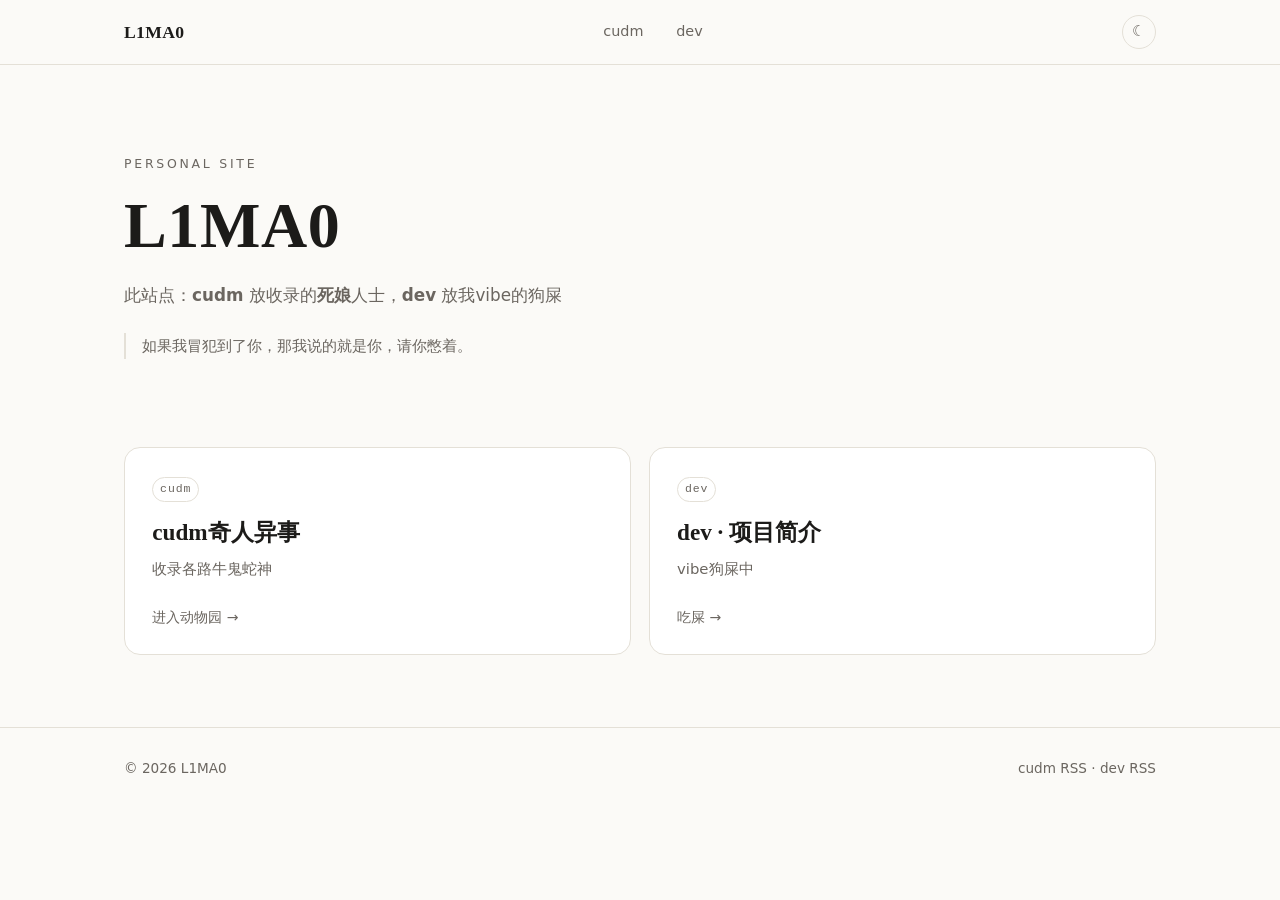
==== commit ca7ad2ec: "更新 2026-10-28 13:25" ====
--- a/index.html
+++ b/index.html
@@ -13,8 +13,8 @@
   <link rel="icon" href="assets/images/favicon-16.png" sizes="16x16" type="image/png">
   <link rel="shortcut icon" href="assets/images/favicon.ico">
   <link rel="apple-touch-icon" href="assets/images/apple-touch-icon.png">
-  <link rel="stylesheet" href="assets/css/style.css?v=24">
-  <link rel="stylesheet" href="assets/css/home.css?v=24">
+  <link rel="stylesheet" href="assets/css/style.css?v=25">
+  <link rel="stylesheet" href="assets/css/home.css?v=25">
   <script>
     (function () {
       try {
@@ -53,25 +53,24 @@
       </div>
 
       <p class="home-intro">
-        这里分两个地方：<strong>cudm</strong> 放我遇到的奇人异事，<strong>dev</strong> 放我自己做的东西。
-        两边都能翻页、按标签筛、搜关键词。
+        此站点：<strong>cudm</strong> 放收录的<strong>死娘</strong>人士，<strong>dev</strong> 放我vibe的狗屎
       </p>
-      <p class="home-note">如果我冒犯到了你，那我说的就是你，憋着。</p>
+      <p class="home-note">如果我冒犯到了你，那我说的就是你，请你憋着。</p>
     </section>
 
     <section class="boards" aria-label="板块">
       <a class="board" href="cudm/index.html">
         <span class="board-tag">cudm</span>
         <h2>cudm奇人异事</h2>
-        <p>收录本人所遇的奇人异事。现实不用讲逻辑，讲逻辑的写不出这种东西。</p>
-        <span class="board-more">进去看看 →</span>
+        <p>收录各路牛鬼蛇神</p>
+        <span class="board-more">进入动物园 →</span>
       </a>
 
       <a class="board" href="dev/index.html">
         <span class="board-tag">dev</span>
         <h2>dev · 项目简介</h2>
-        <p>写过的程序、改过的工具、踩过的坑。每做一个东西，就在这儿留一篇记录。</p>
-        <span class="board-more">进去看看 →</span>
+        <p>vibe狗屎中</p>
+        <span class="board-more">吃屎 →</span>
       </a>
     </section>
   </main>
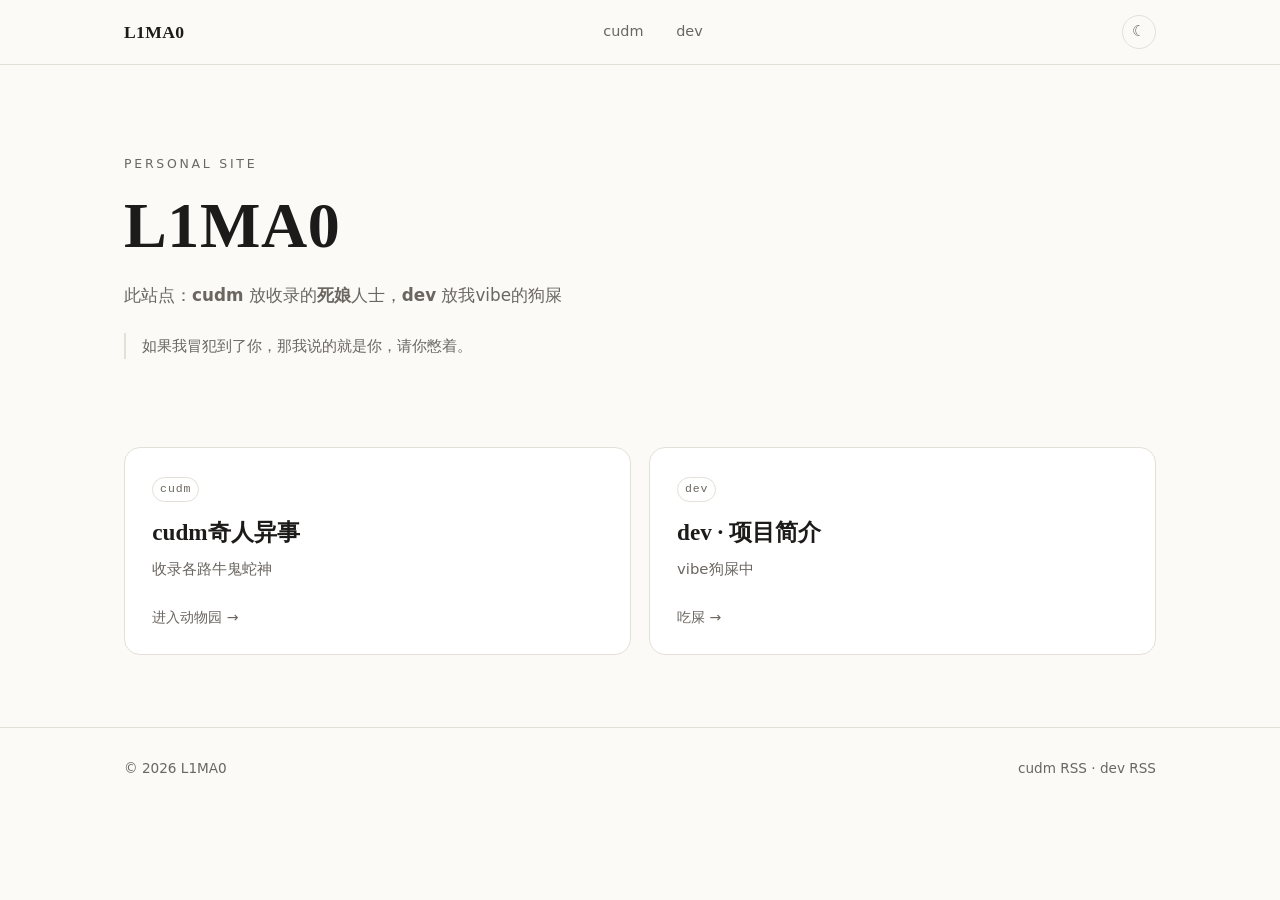
==== commit fe73fccb: "dev 关于页改为一行占位文本，保留邮件" ====
--- a/index.html
+++ b/index.html
@@ -13,8 +13,8 @@
   <link rel="icon" href="assets/images/favicon-16.png" sizes="16x16" type="image/png">
   <link rel="shortcut icon" href="assets/images/favicon.ico">
   <link rel="apple-touch-icon" href="assets/images/apple-touch-icon.png">
-  <link rel="stylesheet" href="assets/css/style.css?v=25">
-  <link rel="stylesheet" href="assets/css/home.css?v=25">
+  <link rel="stylesheet" href="assets/css/style.css?v=26">
+  <link rel="stylesheet" href="assets/css/home.css?v=26">
   <script>
     (function () {
       try {
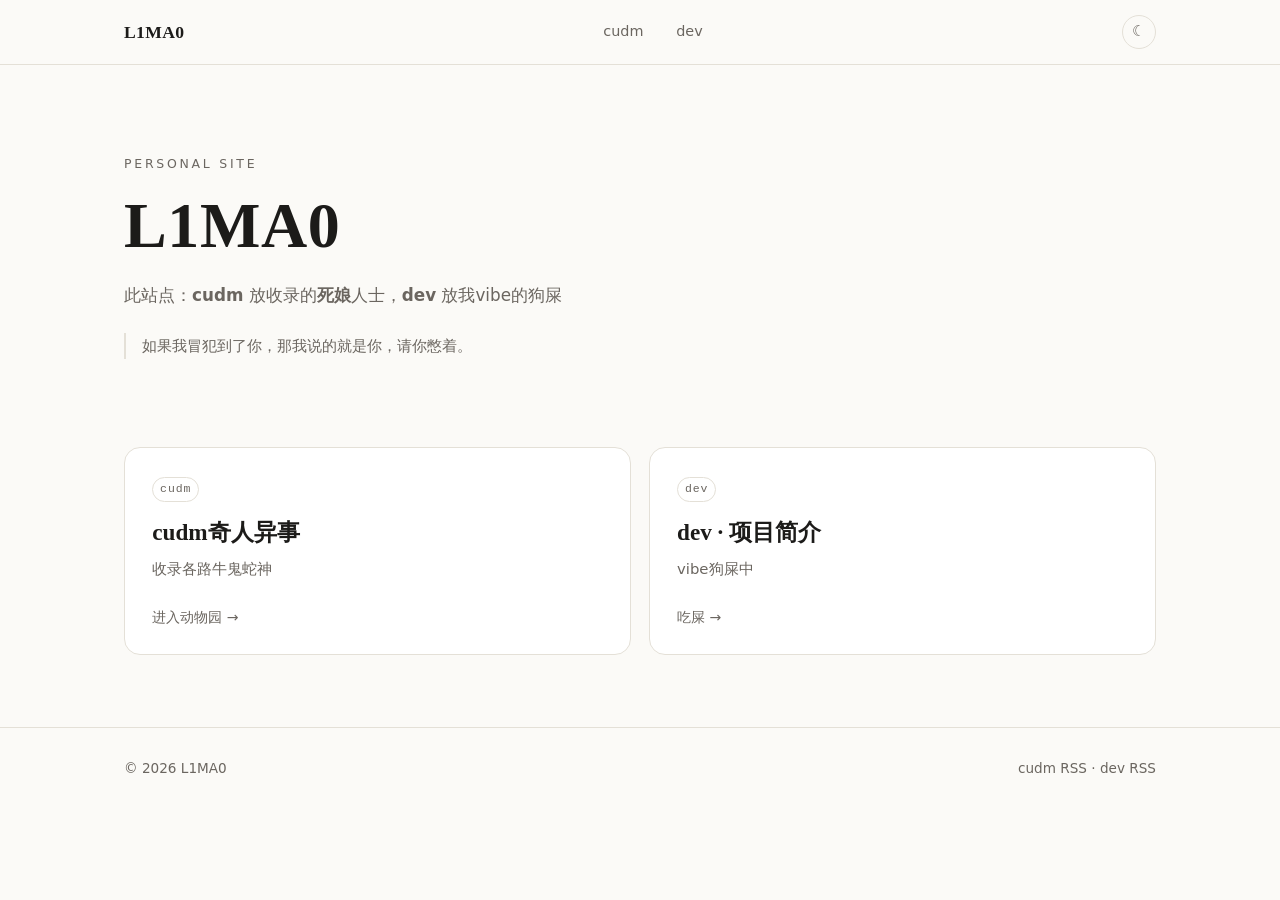
==== commit abfb3834: "dev 首页介绍改写；cudm 关于页只留投稿邮箱" ====
--- a/index.html
+++ b/index.html
@@ -13,8 +13,8 @@
   <link rel="icon" href="assets/images/favicon-16.png" sizes="16x16" type="image/png">
   <link rel="shortcut icon" href="assets/images/favicon.ico">
   <link rel="apple-touch-icon" href="assets/images/apple-touch-icon.png">
-  <link rel="stylesheet" href="assets/css/style.css?v=26">
-  <link rel="stylesheet" href="assets/css/home.css?v=26">
+  <link rel="stylesheet" href="assets/css/style.css?v=27">
+  <link rel="stylesheet" href="assets/css/home.css?v=27">
   <script>
     (function () {
       try {
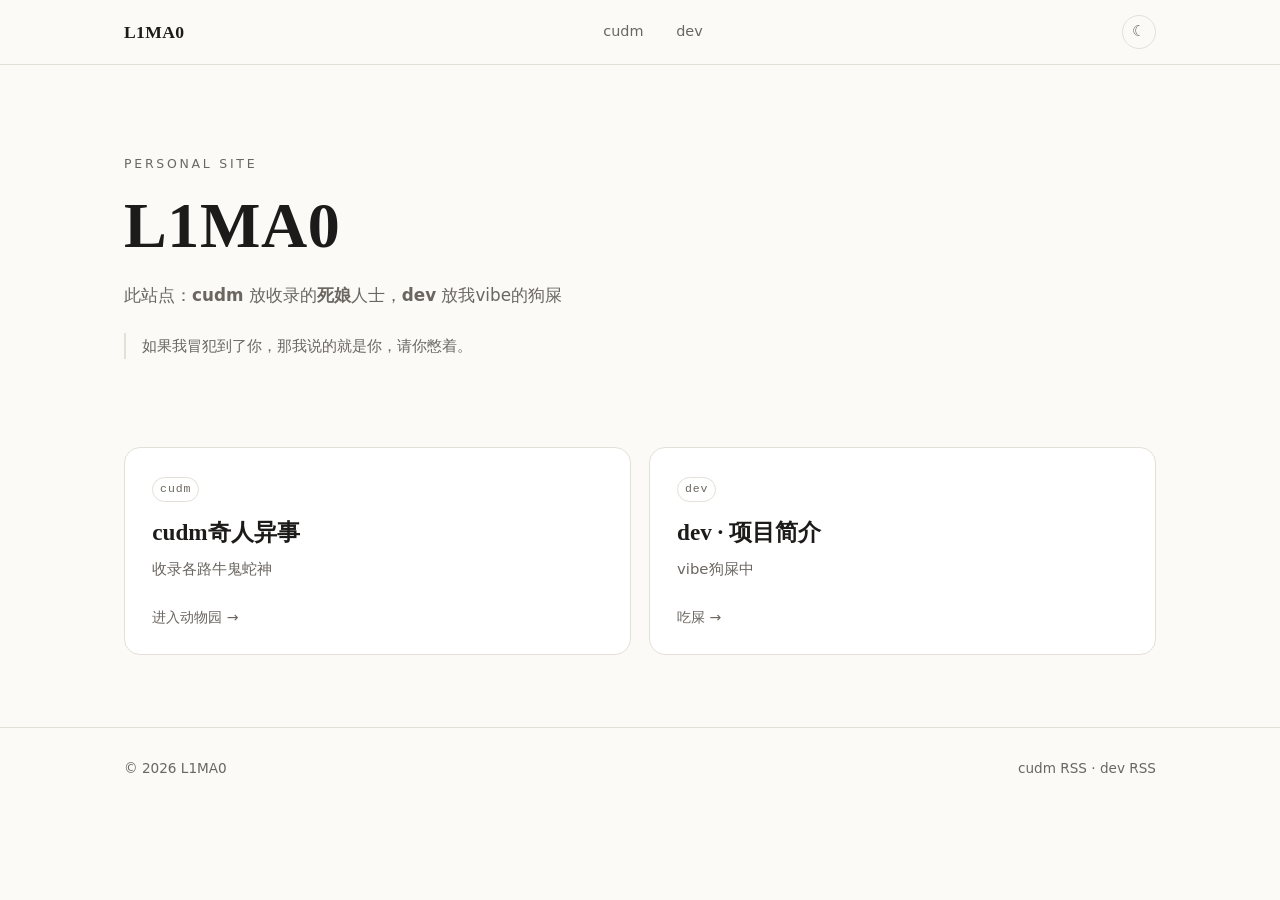
==== commit 5a4705f2: "每篇文章页加阅读量徽章" ====
--- a/index.html
+++ b/index.html
@@ -13,8 +13,8 @@
   <link rel="icon" href="assets/images/favicon-16.png" sizes="16x16" type="image/png">
   <link rel="shortcut icon" href="assets/images/favicon.ico">
   <link rel="apple-touch-icon" href="assets/images/apple-touch-icon.png">
-  <link rel="stylesheet" href="assets/css/style.css?v=27">
-  <link rel="stylesheet" href="assets/css/home.css?v=27">
+  <link rel="stylesheet" href="assets/css/style.css?v=29">
+  <link rel="stylesheet" href="assets/css/home.css?v=29">
   <script>
     (function () {
       try {
--- a/assets/css/style.css
+++ b/assets/css/style.css
@@ -1101,4 +1101,12 @@
   .site-counter-img {
     height: 2.2rem;
   }
+}
+/* 文章页阅读量徽章 */
+.post-view-count img {
+  height: 1.05rem;
+  width: auto;
+  border-radius: 3px;
+  vertical-align: -0.15em;
+  opacity: 0.9;
 }
